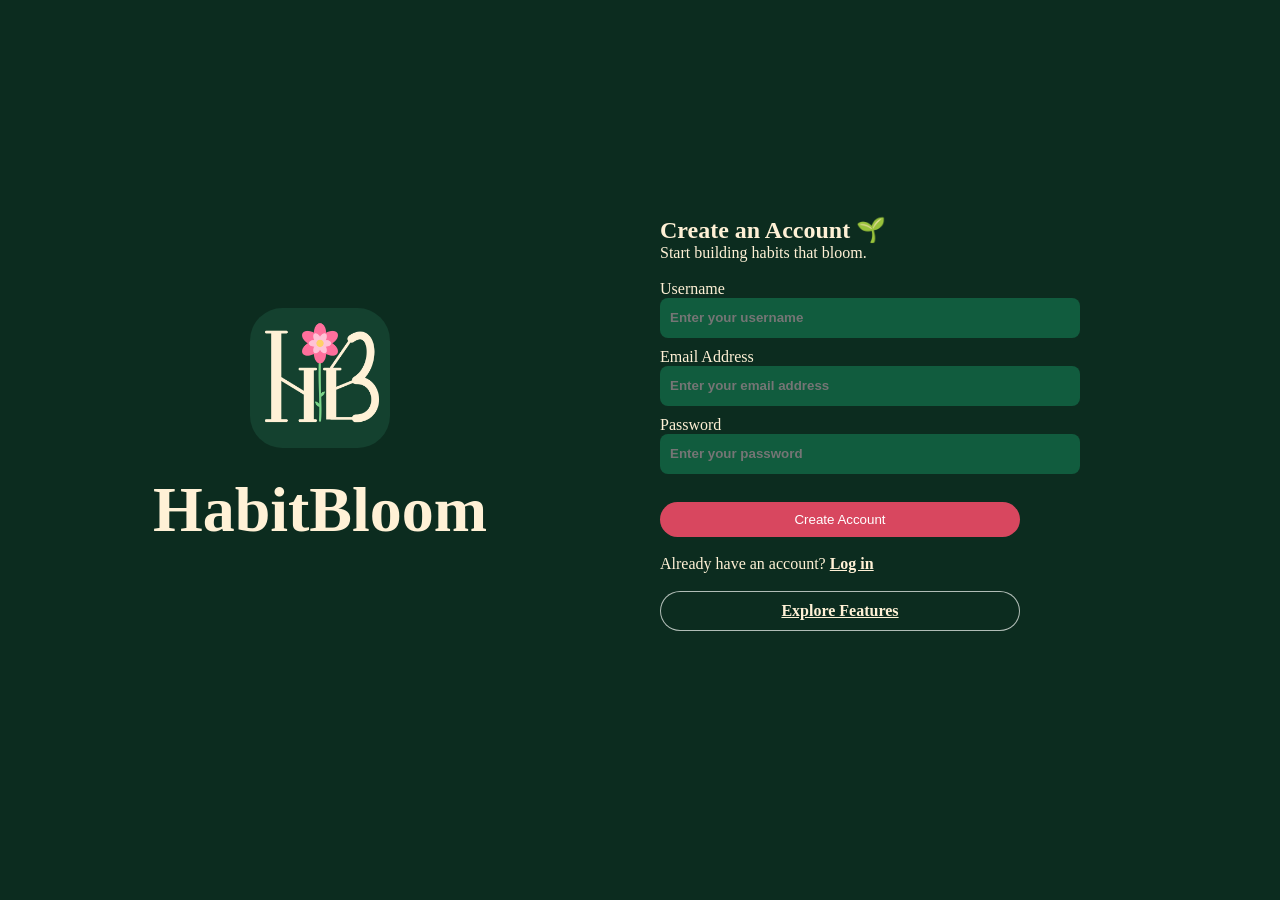
==== Project/account.html @ cb628b94 "Added the media" ====
<!DOCTYPE html>
<html lang="en">
<head>
    <meta charset="UTF-8">
    <meta name="viewport" content="width=device-width, initial-scale=1.0">
    <title>HabitBloom</title>
    <link rel="stylesheet" href="account.css">
    <meta name="viewport" content="width=device-width, initial-scale=1.0">
</head>
<body>
    <section>
         <div class="logo-container">
        
               <img src="habitbloom-logo-1024.png" alt="HabitBloom Logo" class="logo">
               <h1>HabitBloom</h1>
               
           
        </div>
<!-- Create Account Section -->
    <div id="account-section">
    
    <form id="account-form">
        <h2 id="account-title">Create an Account 🌱</h2>
    <p id="account-description">Start building habits that bloom.</p>
    <br>
        <div id="signup-fields" >
            <label for="signup-name">
            Username
        </label>
        
        <input
            type="text"
            id="signup-name"
            placeholder="Enter your username"
        >
        </div>
        
        <label for="account-email">
            Email Address
        </label>
        
        <input 
            type="text"
            id="account-email"
            placeholder="Enter your email address"
            required
        >
        
        <label for="account-password">
            Password
        </label>
        
        <input
            type="password"
            id="account-password"
            placeholder="Enter your password"
            maxlength="20" 
            required
        >
        
        <br>
        <button id="account-submit" type="submit">Create Account</button>
        <br>
    
        <p>
            Already have an account? 
            <a href="#">Log in</a>
        </p>
   
    <br>
     <a href="main.html" class="button">Explore Features</a>
    </div>
    </form>
    <br>
    
    <br>
    <br>
    <!-- Login Section -->
     <!-- <center>
    <section class="login" id="login-section">
    <h2>Welcome back 🌱</h2>
    <p>
        Log in to continue growing your progress.
    </p>
    <form class="login-form">
        <label for="email">
            Email Address
        </label>
        <input
            type="email"
            id="email"
            placeholder="Enter your email"
            required
        >
        <br>
        <label for="password">
            Password
        </label>
        <input
            type="password"
            id="password"
            placeholder="Enter your password"
            required
        >
        <br>
        <input type="submit" value="Log In">
    </form>
    <p>
        Don't have an account?
       <a href="#creation-section">Create an Account</a>
    </p>
</section> -->
    </section>

     
       
    
    <script src="script.js"></script>
     

</body>
</html>
---- Project/account.css ----
*{
    margin: 0;
    padding: 0;
    box-sizing: border-box;
}
body{
    width: 100%;
    height: 100vh;
    background-color: #0c2c1f;
    color: #FFF1D6;
}
section{
    display: grid;
    grid-template-columns: 1fr 1fr;
    grid-template-rows: 1fr;
    height: 100%;
}
.logo{
    width: 150px;
    height:150px;
    padding: 5px;
    object-fit: contain;
    border-radius: 25%;
    margin: 20px;
}

h1{
    font-size: 4rem;
    margin-bottom: 1rem;
}

.logo-container{
   display: flex;
   flex-direction: column;
    align-items: center;
    justify-content: center;
}

#account-section{
    width: 600px;
    margin: 0 auto;
    text-align: left;
    display: flex;
    flex-direction: column; 
    align-items: center;
    justify-content: center;
}

#account-section a{
    color: #FFF1D6;
    text-decoration: underline;
    font-weight: bold;

}
form{
    width: 100%;
    display: flex;
    flex-direction: column;
    text-align: left;
}
#signup-fields{
    display: flex;
    flex-direction: column;
}

input[type="text"], input[type="email"], input[type="password"], #signup-fields input[type="text"]{
    width: 70%;
    height: 40px;
    padding: 10px;
    margin-bottom: 10px;
    border: none;
    border-radius: 8px;
    background-color: #115c3e;
    color: #FFF1D6; /* Text color */
    font-weight: bold; /* Bold text */
}

button{
    width: 60%;
    padding: 10px;
    background-color: rgb(216, 71, 95);
    color: white;
    border: none;
    border-radius: 100px;
    cursor: pointer;
}

.button{
    width: 60%;
    display: inline-block;
    padding: 10px 16px;
    background-color:#0c2c1f;
    border: 1px solid rgba(198, 207, 202, 0.89);
    border-radius: 100px;
    cursor: pointer;
    text-decoration: none;
    justify-content: center;
    text-align: center;
}
@media (max-width: 820px) {
    section {
        grid-template-columns: 1fr;
        grid-template-rows: 1fr 1fr;
    }
    form{
    width: 100%;
    display: flex;
    flex-direction: column;
    align-items: flex-start;
    justify-content: center;
    text-align: left;
  }
  #signup-fields{
    display: flex;
    flex-direction: column;
    align-items: flex-start;
    justify-content: center;
    width: 100%;    
  }
}
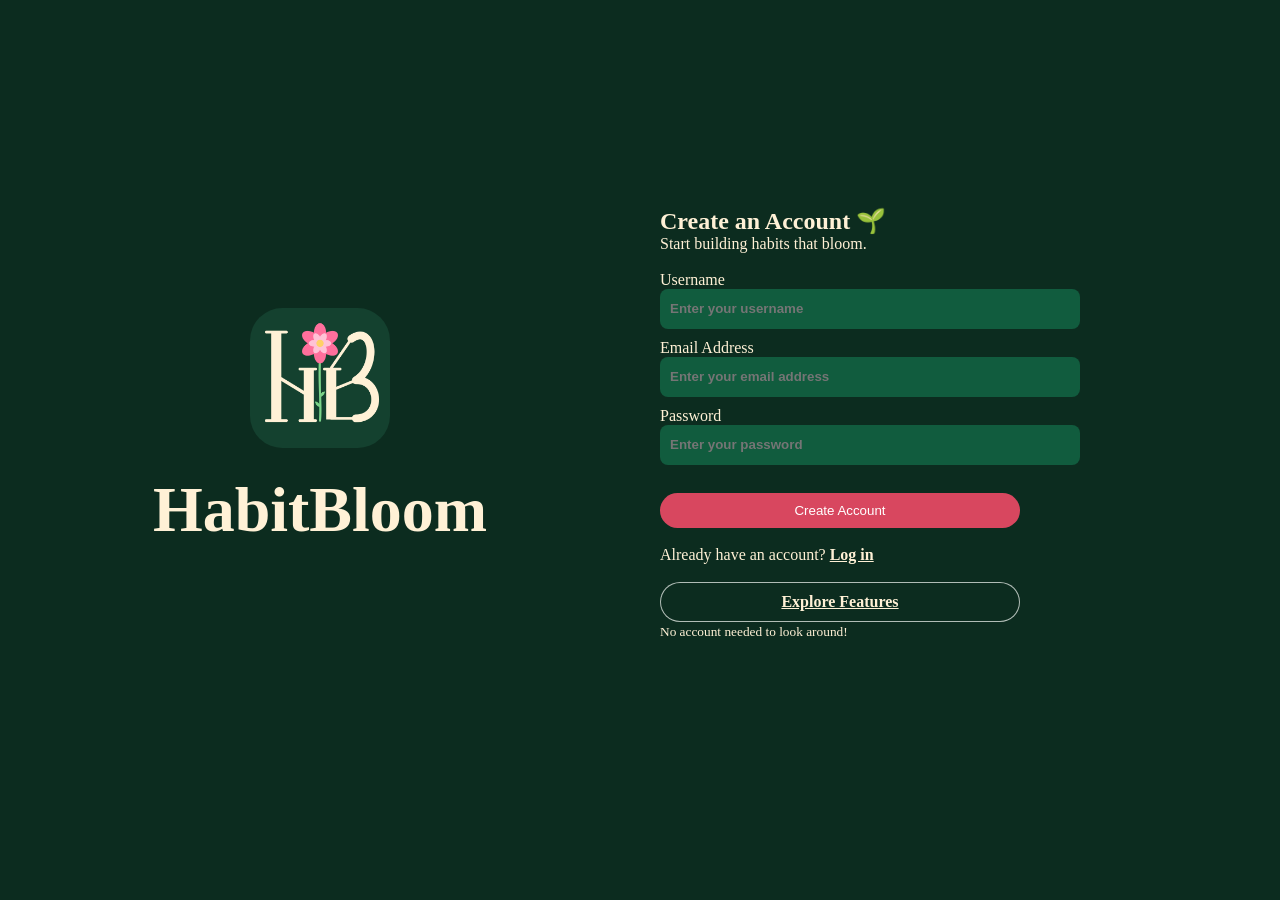
==== commit 8bf5c4ac: "Update account and main pages" ====
--- a/Project/account.html
+++ b/Project/account.html
@@ -69,10 +69,11 @@
    
     <br>
      <a href="main.html" class="button">Explore Features</a>
+     <p><small>No account needed to look around!</small></p>
     </div>
     </form>
     <br>
-    
+
     <br>
     <br>
     <!-- Login Section -->
--- a/Project/account.css
+++ b/Project/account.css
@@ -81,8 +81,13 @@
     background-color: rgb(216, 71, 95);
     color: white;
     border: none;
-    border-radius: 100px;
+    border-radius: 50px;
     cursor: pointer;
+}
+button:hover{
+    background-color: rgb(179, 36, 60);
+    opacity: 0.8;
+    color: #FFF1D6;
 }
 
 .button{
@@ -97,6 +102,11 @@
     justify-content: center;
     text-align: center;
 }
+.button:hover{
+    background-color: #0c5538;
+    opacity: 0.8;
+    color: #FFF1D6;
+}
 @media (max-width: 820px) {
     section {
         grid-template-columns: 1fr;
@@ -106,14 +116,29 @@
     width: 100%;
     display: flex;
     flex-direction: column;
-    align-items: flex-start;
+    align-items: center;
     justify-content: center;
+  }
+
+  form label{
+    width: 70%;
     text-align: left;
   }
+  form button{
+    width: 70%;
+    text-align: center;
+  }
+
+  #account-title,
+  #account-description{
+    align-self: flex-start;
+    margin-left: 15%;
+    text-align: left;
+}
   #signup-fields{
     display: flex;
     flex-direction: column;
-    align-items: flex-start;
+    align-items: center;
     justify-content: center;
     width: 100%;    
   }
